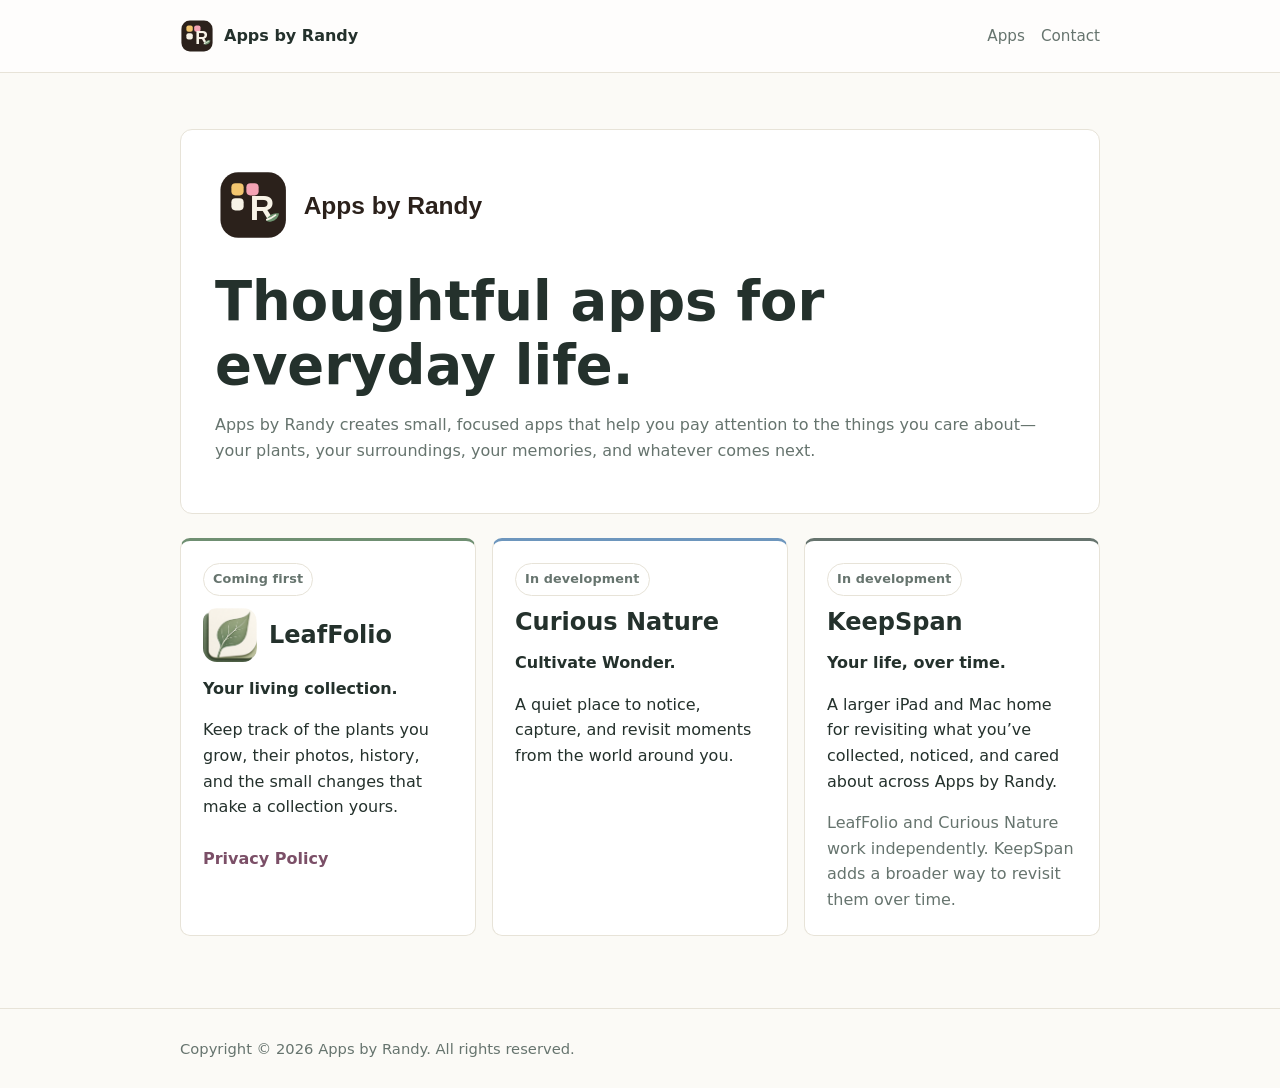
==== index.html @ 51e7a25a "Future-proof Apps by Randy homepage" ====
<!doctype html>
<html lang="en">
  <head>
    <meta charset="utf-8">
    <meta name="viewport" content="width=device-width, initial-scale=1">
    <title>Apps by Randy</title>
    <meta name="description" content="Thoughtful, focused apps for everyday life from Apps by Randy.">
    <link rel="icon" href="/assets/appsbyrandy-mark.svg" type="image/svg+xml">
    <link rel="stylesheet" href="/assets/site.css">
    <style>
      .status {
        display: inline-block;
        margin-bottom: 12px;
        padding: 5px 9px;
        border: 1px solid var(--line);
        border-radius: 999px;
        color: var(--muted);
        font-size: 0.8rem;
        font-weight: 700;
        letter-spacing: 0.01em;
      }

      .card.leaffolio { border-top: 3px solid #6F8F72; }
      .card.curious-nature { border-top: 3px solid #6D96BD; }
      .card.keepspan { border-top: 3px solid #66746e; }

      .card p:last-child { margin-bottom: 0; }

      .app-card-title {
        align-items: center;
      }

      .app-card-title h2 {
        margin-bottom: 0;
      }

      .app-card-copy {
        margin-top: 14px;
      }

      .secondary-link {
        display: inline-block;
        margin-top: 10px;
        font-weight: 700;
        text-decoration: none;
      }
    </style>
  </head>
  <body>
    <header>
      <nav class="shell">
        <a class="brand" href="/">
          <img class="brand-mark" src="/assets/appsbyrandy-mark.svg" alt="" aria-hidden="true">
          <span>Apps by Randy</span>
        </a>
        <div class="nav-links">
          <a href="#apps">Apps</a>
          <a href="mailto:info@appsbyrandy.com">Contact</a>
        </div>
      </nav>
    </header>

    <main class="shell">
      <section class="hero">
        <img class="hero-logo" src="/assets/appsbyrandy-logo.svg" alt="Apps by Randy">
        <h1>Thoughtful apps for everyday life.</h1>
        <p class="muted">Apps by Randy creates small, focused apps that help you pay attention to the things you care about—your plants, your surroundings, your memories, and whatever comes next.</p>
      </section>

      <section id="apps" class="cards" aria-label="Apps">
        <article class="card leaffolio">
          <span class="status">Coming first</span>
          <div class="app-card-title">
            <img class="app-card-icon" src="/assets/leaffolio-icon.png" alt="" aria-hidden="true">
            <h2>LeafFolio</h2>
          </div>
          <div class="app-card-copy">
            <p><strong>Your living collection.</strong></p>
            <p>Keep track of the plants you grow, their photos, history, and the small changes that make a collection yours.</p>
            <a class="secondary-link" href="/privacy/leaffolio/">Privacy Policy</a>
          </div>
        </article>

        <article class="card curious-nature">
          <span class="status">In development</span>
          <div class="app-card-title">
            <h2>Curious Nature</h2>
          </div>
          <div class="app-card-copy">
            <p><strong>Cultivate Wonder.</strong></p>
            <p>A quiet place to notice, capture, and revisit moments from the world around you.</p>
          </div>
        </article>

        <article class="card keepspan">
          <span class="status">In development</span>
          <div class="app-card-title">
            <h2>KeepSpan</h2>
          </div>
          <div class="app-card-copy">
            <p><strong>Your life, over time.</strong></p>
            <p>A larger iPad and Mac home for revisiting what you’ve collected, noticed, and cared about across Apps by Randy.</p>
            <p class="muted">LeafFolio and Curious Nature work independently. KeepSpan adds a broader way to revisit them over time.</p>
          </div>
        </article>
      </section>
    </main>

    <footer>
      <div class="shell">Copyright &copy; 2026 Apps by Randy. All rights reserved.</div>
    </footer>
  </body>
</html>
---- assets/site.css ----
:root {
  color-scheme: light;
  --ink: #24312c;
  --muted: #66746e;
  --paper: #fbfaf6;
  --panel: #ffffff;
  --line: #e7e3d8;
  --accent: #7b4f67;
  --leaf: #49735b;
}

* { box-sizing: border-box; }

body {
  margin: 0;
  font-family: ui-sans-serif, system-ui, -apple-system, BlinkMacSystemFont, "Segoe UI", sans-serif;
  line-height: 1.6;
  color: var(--ink);
  background: var(--paper);
}

a { color: var(--accent); }

.shell {
  width: min(920px, calc(100% - 32px));
  margin: 0 auto;
}

header {
  border-bottom: 1px solid var(--line);
  background: rgba(255, 255, 255, 0.72);
}

nav {
  display: flex;
  align-items: center;
  justify-content: space-between;
  gap: 20px;
  min-height: 72px;
}

.brand {
  display: inline-flex;
  align-items: center;
  gap: 10px;
  font-weight: 800;
  color: var(--ink);
  text-decoration: none;
}

.brand-mark {
  width: 34px;
  height: 34px;
  border-radius: 8px;
  flex: 0 0 auto;
}

.nav-links {
  display: flex;
  gap: 16px;
  flex-wrap: wrap;
  font-size: 0.95rem;
}

.nav-links a {
  color: var(--muted);
  text-decoration: none;
}

main { padding: 56px 0 72px; }

.hero {
  padding: 34px;
  background: var(--panel);
  border: 1px solid var(--line);
  border-radius: 12px;
}

.hero-logo {
  display: block;
  width: min(300px, 100%);
  height: auto;
  margin: 0 0 24px;
}

.app-hero {
  display: flex;
  align-items: flex-start;
  gap: 22px;
}

.app-icon {
  width: 82px;
  height: 82px;
  border-radius: 20px;
  box-shadow: 0 10px 28px rgba(36, 49, 44, 0.16);
  flex: 0 0 auto;
}

.app-card-title {
  display: flex;
  align-items: center;
  gap: 12px;
}

.app-card-title h2 { margin-top: 0; }

.app-card-icon {
  width: 54px;
  height: 54px;
  border-radius: 14px;
  flex: 0 0 auto;
}

h1, h2, h3 {
  line-height: 1.18;
  margin: 0 0 14px;
}

h1 {
  font-size: clamp(2rem, 5vw, 3.4rem);
  letter-spacing: 0;
}

h2 {
  margin-top: 34px;
  font-size: 1.5rem;
}

p { margin: 0 0 16px; }

ul { padding-left: 1.25rem; }

.muted { color: var(--muted); }

.cards {
  display: grid;
  grid-template-columns: repeat(auto-fit, minmax(240px, 1fr));
  gap: 16px;
  margin-top: 24px;
}

.card {
  padding: 22px;
  background: var(--panel);
  border: 1px solid var(--line);
  border-radius: 10px;
}

.button {
  display: inline-block;
  margin-top: 8px;
  padding: 10px 14px;
  color: white;
  background: var(--leaf);
  border-radius: 8px;
  text-decoration: none;
  font-weight: 700;
}

footer {
  padding: 28px 0;
  border-top: 1px solid var(--line);
  color: var(--muted);
  font-size: 0.92rem;
}

@media (max-width: 640px) {
  nav,
  .app-hero {
    align-items: flex-start;
    flex-direction: column;
  }

  nav { padding: 18px 0; }

  .hero { padding: 24px; }

  .app-icon {
    width: 82px;
    height: 82px;
    border-radius: 20px;
  }
}
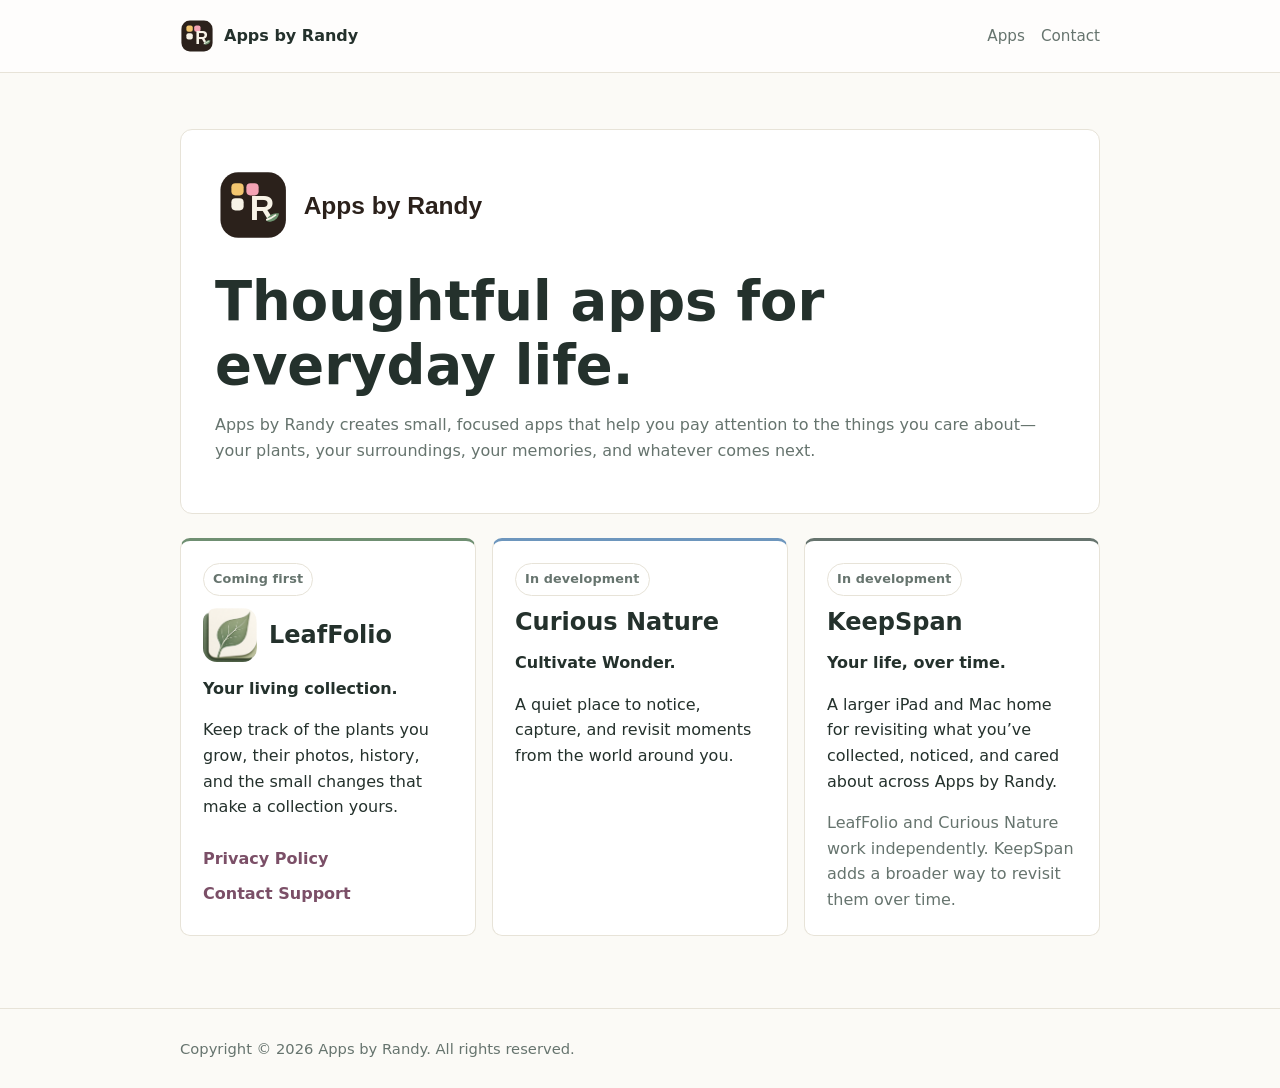
==== commit 360a5bc9: "Update index.html" ====
--- a/index.html
+++ b/index.html
@@ -32,6 +32,17 @@
 
       .app-card-title h2 {
         margin-bottom: 0;
+      }
+
+      .app-title-link {
+        color: inherit;
+        text-decoration: none;
+      }
+
+      .app-title-link:hover,
+      .app-title-link:focus-visible {
+        text-decoration: underline;
+        text-underline-offset: 3px;
       }
 
       .app-card-copy {
@@ -72,12 +83,13 @@
           <span class="status">Coming first</span>
           <div class="app-card-title">
             <img class="app-card-icon" src="/assets/leaffolio-icon.png" alt="" aria-hidden="true">
-            <h2>LeafFolio</h2>
+            <h2><a class="app-title-link" href="/support/leaffolio/">LeafFolio</a></h2>
           </div>
           <div class="app-card-copy">
             <p><strong>Your living collection.</strong></p>
             <p>Keep track of the plants you grow, their photos, history, and the small changes that make a collection yours.</p>
             <a class="secondary-link" href="/privacy/leaffolio/">Privacy Policy</a>
+            <a class="secondary-link" href="/support/leaffolio/">Contact Support</a>
           </div>
         </article>
 
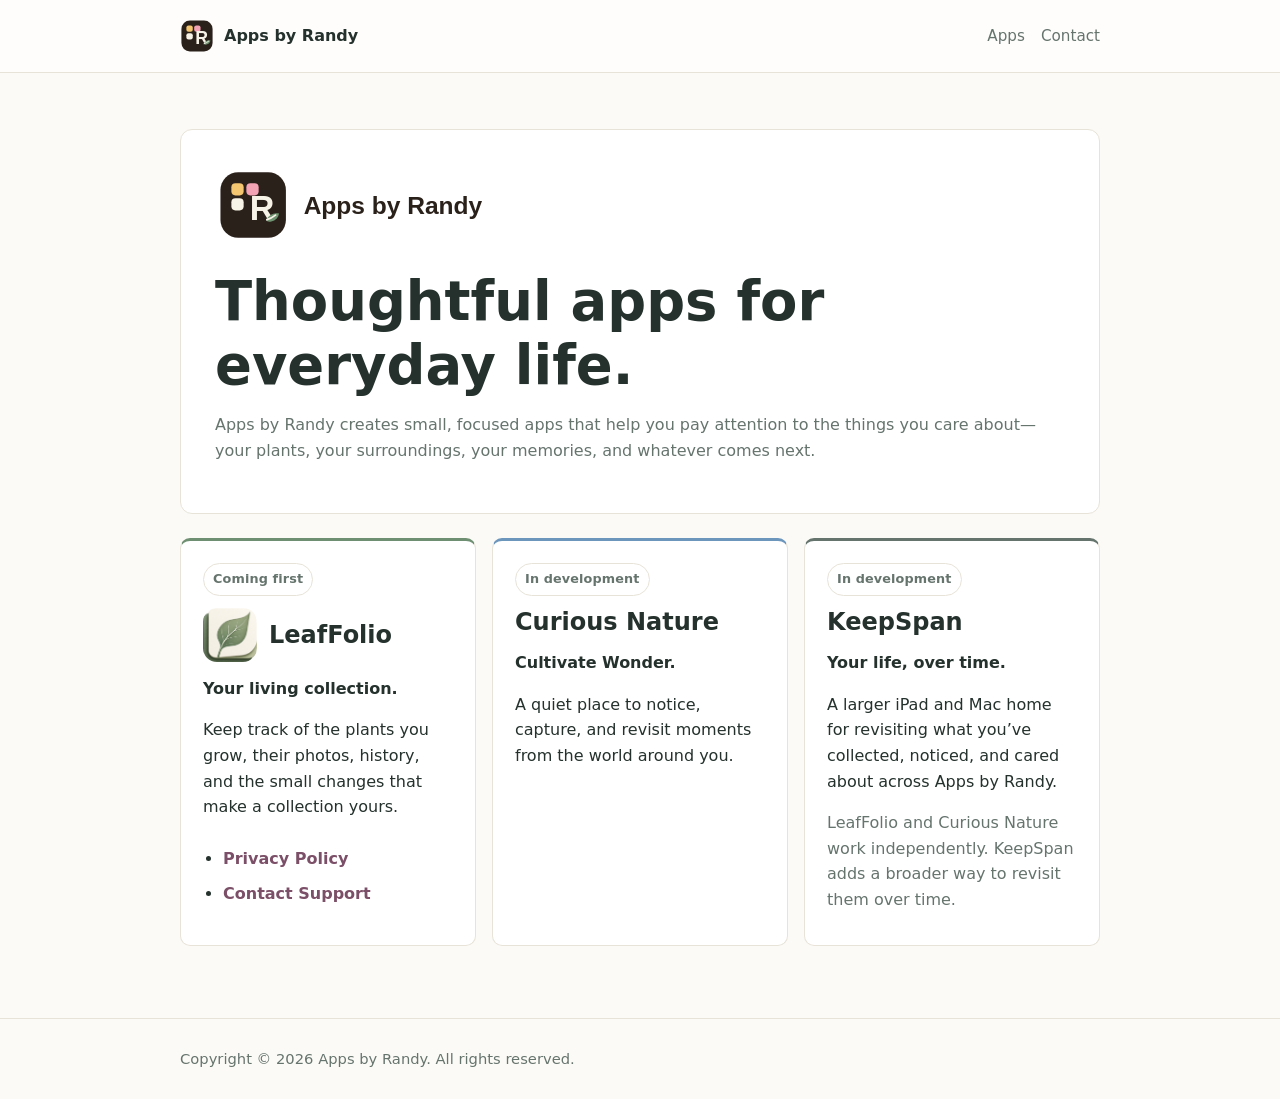
==== commit 626d5894: "Update index.html" ====
--- a/index.html
+++ b/index.html
@@ -88,8 +88,10 @@
           <div class="app-card-copy">
             <p><strong>Your living collection.</strong></p>
             <p>Keep track of the plants you grow, their photos, history, and the small changes that make a collection yours.</p>
-            <a class="secondary-link" href="/privacy/leaffolio/">Privacy Policy</a>
-            <a class="secondary-link" href="/support/leaffolio/">Contact Support</a>
+            <ul>
+             <li><a class="secondary-link" href="/privacy/leaffolio/">Privacy Policy</a></li> 
+            <li><a class="secondary-link" href="/support/leaffolio/">Contact Support</a></li>
+            </ul>
           </div>
         </article>
 
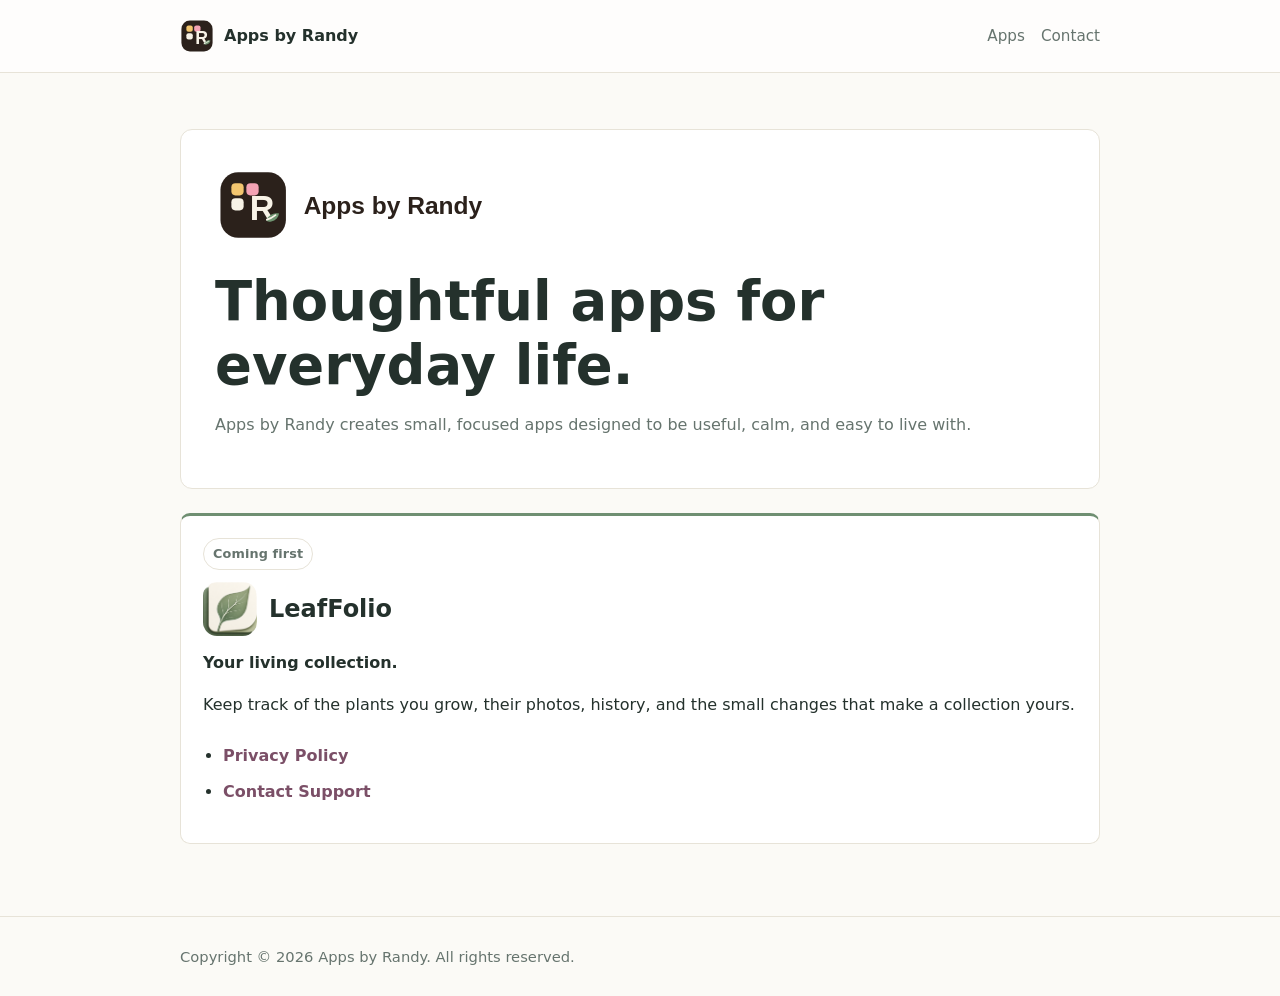
==== commit 252047e8: "Hide unreleased apps from homepage" ====
--- a/index.html
+++ b/index.html
@@ -21,8 +21,6 @@
       }
 
       .card.leaffolio { border-top: 3px solid #6F8F72; }
-      .card.curious-nature { border-top: 3px solid #6D96BD; }
-      .card.keepspan { border-top: 3px solid #66746e; }
 
       .card p:last-child { margin-bottom: 0; }
 
@@ -66,7 +64,7 @@
         </a>
         <div class="nav-links">
           <a href="#apps">Apps</a>
-          <a href="mailto:info@appsbyrandy.com">Contact</a>
+          <a href="mailto:support@appsbyrandy.com">Contact</a>
         </div>
       </nav>
     </header>
@@ -75,7 +73,7 @@
       <section class="hero">
         <img class="hero-logo" src="/assets/appsbyrandy-logo.svg" alt="Apps by Randy">
         <h1>Thoughtful apps for everyday life.</h1>
-        <p class="muted">Apps by Randy creates small, focused apps that help you pay attention to the things you care about—your plants, your surroundings, your memories, and whatever comes next.</p>
+        <p class="muted">Apps by Randy creates small, focused apps designed to be useful, calm, and easy to live with.</p>
       </section>
 
       <section id="apps" class="cards" aria-label="Apps">
@@ -89,32 +87,9 @@
             <p><strong>Your living collection.</strong></p>
             <p>Keep track of the plants you grow, their photos, history, and the small changes that make a collection yours.</p>
             <ul>
-             <li><a class="secondary-link" href="/privacy/leaffolio/">Privacy Policy</a></li> 
-            <li><a class="secondary-link" href="/support/leaffolio/">Contact Support</a></li>
+              <li><a class="secondary-link" href="/privacy/leaffolio/">Privacy Policy</a></li>
+              <li><a class="secondary-link" href="/support/leaffolio/">Contact Support</a></li>
             </ul>
-          </div>
-        </article>
-
-        <article class="card curious-nature">
-          <span class="status">In development</span>
-          <div class="app-card-title">
-            <h2>Curious Nature</h2>
-          </div>
-          <div class="app-card-copy">
-            <p><strong>Cultivate Wonder.</strong></p>
-            <p>A quiet place to notice, capture, and revisit moments from the world around you.</p>
-          </div>
-        </article>
-
-        <article class="card keepspan">
-          <span class="status">In development</span>
-          <div class="app-card-title">
-            <h2>KeepSpan</h2>
-          </div>
-          <div class="app-card-copy">
-            <p><strong>Your life, over time.</strong></p>
-            <p>A larger iPad and Mac home for revisiting what you’ve collected, noticed, and cared about across Apps by Randy.</p>
-            <p class="muted">LeafFolio and Curious Nature work independently. KeepSpan adds a broader way to revisit them over time.</p>
           </div>
         </article>
       </section>
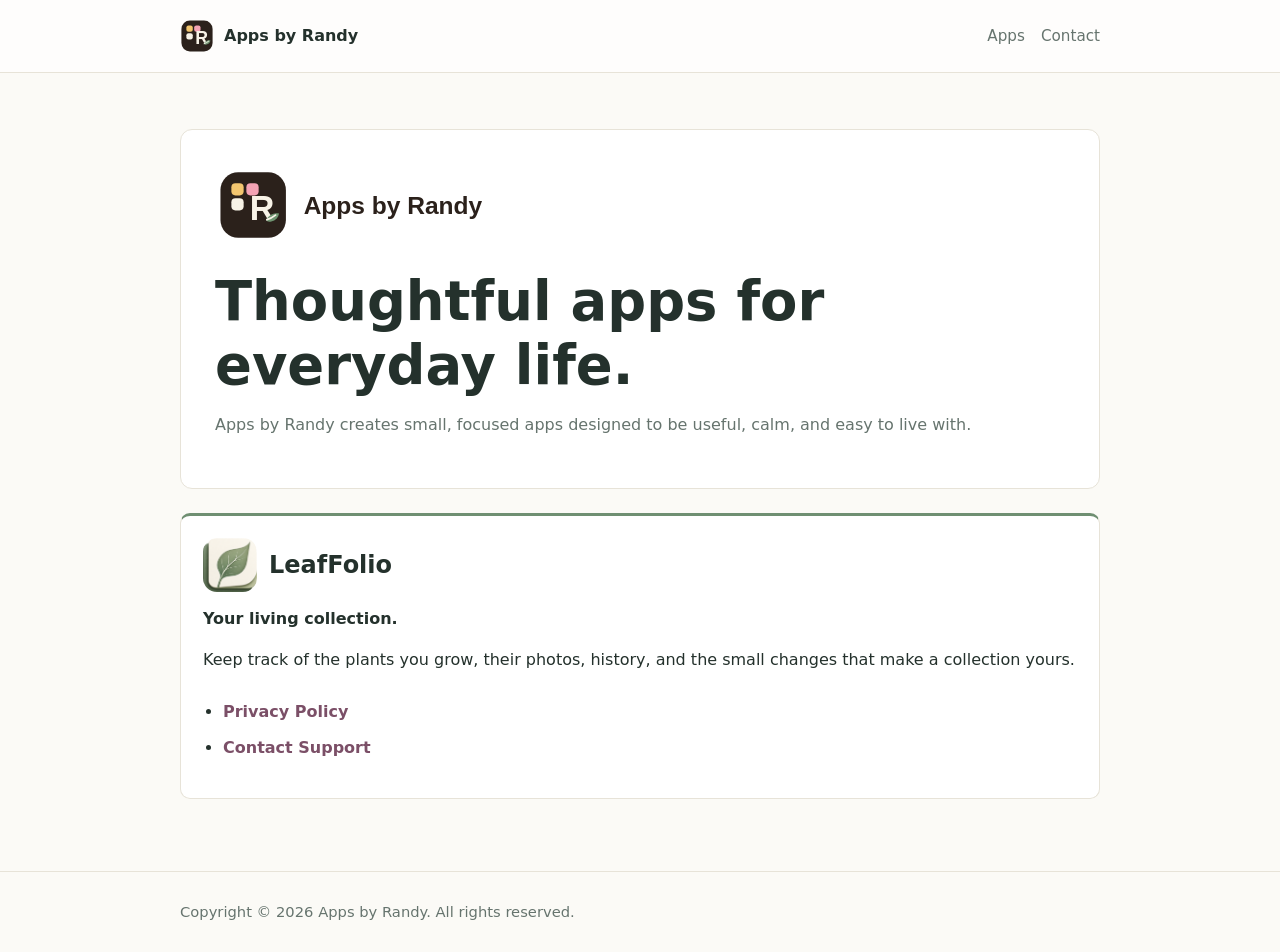
==== commit 33db5b76: "Remove LeafFolio coming-soon status" ====
--- a/index.html
+++ b/index.html
@@ -8,18 +8,6 @@
     <link rel="icon" href="/assets/appsbyrandy-mark.svg" type="image/svg+xml">
     <link rel="stylesheet" href="/assets/site.css">
     <style>
-      .status {
-        display: inline-block;
-        margin-bottom: 12px;
-        padding: 5px 9px;
-        border: 1px solid var(--line);
-        border-radius: 999px;
-        color: var(--muted);
-        font-size: 0.8rem;
-        font-weight: 700;
-        letter-spacing: 0.01em;
-      }
-
       .card.leaffolio { border-top: 3px solid #6F8F72; }
 
       .card p:last-child { margin-bottom: 0; }
@@ -78,7 +66,6 @@
 
       <section id="apps" class="cards" aria-label="Apps">
         <article class="card leaffolio">
-          <span class="status">Coming first</span>
           <div class="app-card-title">
             <img class="app-card-icon" src="/assets/leaffolio-icon.png" alt="" aria-hidden="true">
             <h2><a class="app-title-link" href="/support/leaffolio/">LeafFolio</a></h2>
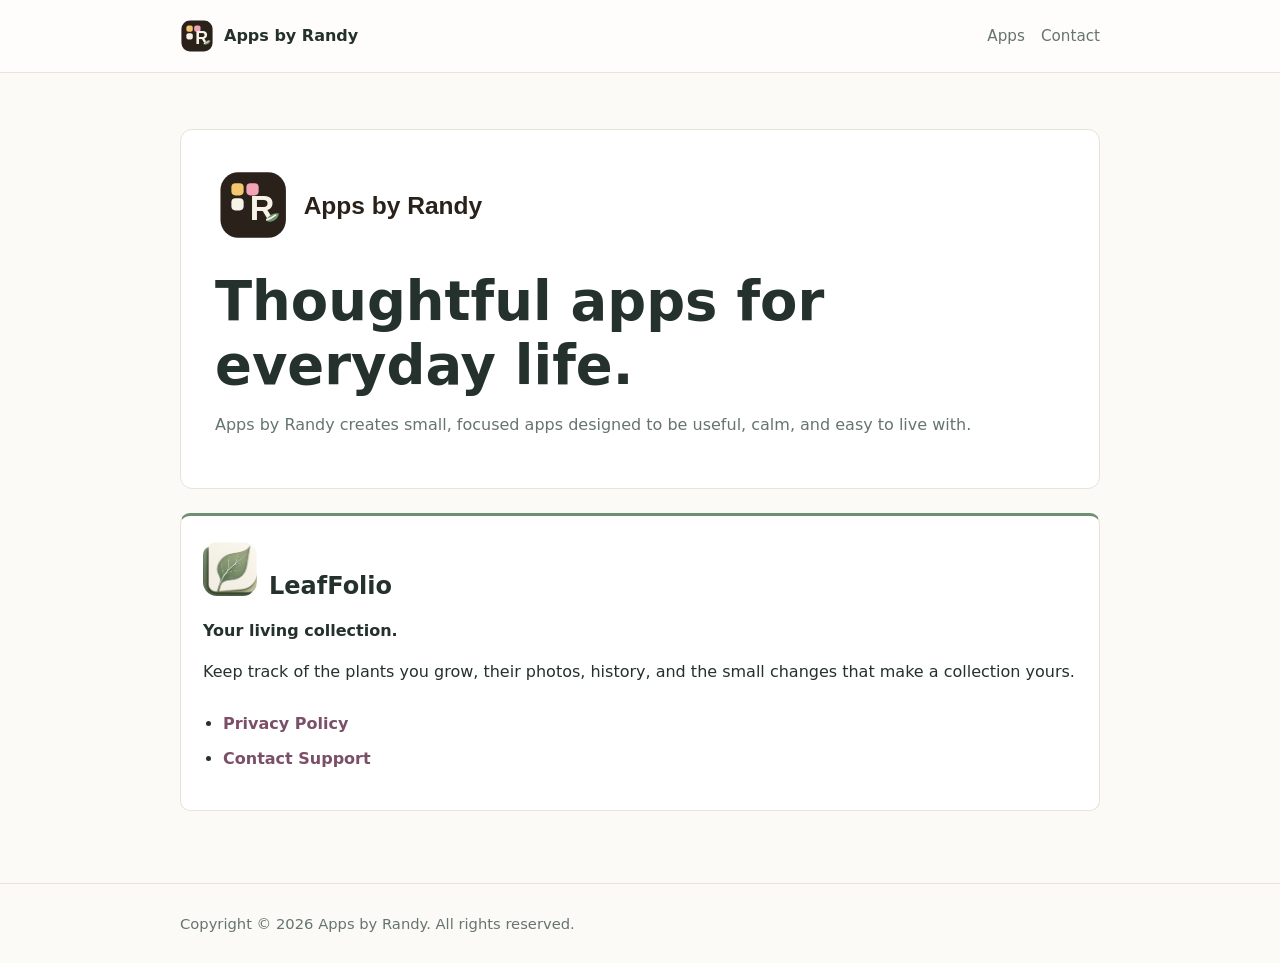
==== commit a5d22167: "Make LeafFolio card identity fully clickable" ====
--- a/index.html
+++ b/index.html
@@ -12,21 +12,20 @@
 
       .card p:last-child { margin-bottom: 0; }
 
-      .app-card-title {
+      .app-card-brand {
+        display: inline-flex;
         align-items: center;
-      }
-
-      .app-card-title h2 {
-        margin-bottom: 0;
-      }
-
-      .app-title-link {
+        gap: 12px;
         color: inherit;
         text-decoration: none;
       }
 
-      .app-title-link:hover,
-      .app-title-link:focus-visible {
+      .app-card-brand h2 {
+        margin-bottom: 0;
+      }
+
+      .app-card-brand:hover h2,
+      .app-card-brand:focus-visible h2 {
         text-decoration: underline;
         text-underline-offset: 3px;
       }
@@ -66,10 +65,10 @@
 
       <section id="apps" class="cards" aria-label="Apps">
         <article class="card leaffolio">
-          <div class="app-card-title">
+          <a class="app-card-brand" href="/apps/leaffolio/" aria-label="Learn more about LeafFolio">
             <img class="app-card-icon" src="/assets/leaffolio-icon.png" alt="" aria-hidden="true">
-            <h2><a class="app-title-link" href="/support/leaffolio/">LeafFolio</a></h2>
-          </div>
+            <h2>LeafFolio</h2>
+          </a>
           <div class="app-card-copy">
             <p><strong>Your living collection.</strong></p>
             <p>Keep track of the plants you grow, their photos, history, and the small changes that make a collection yours.</p>
